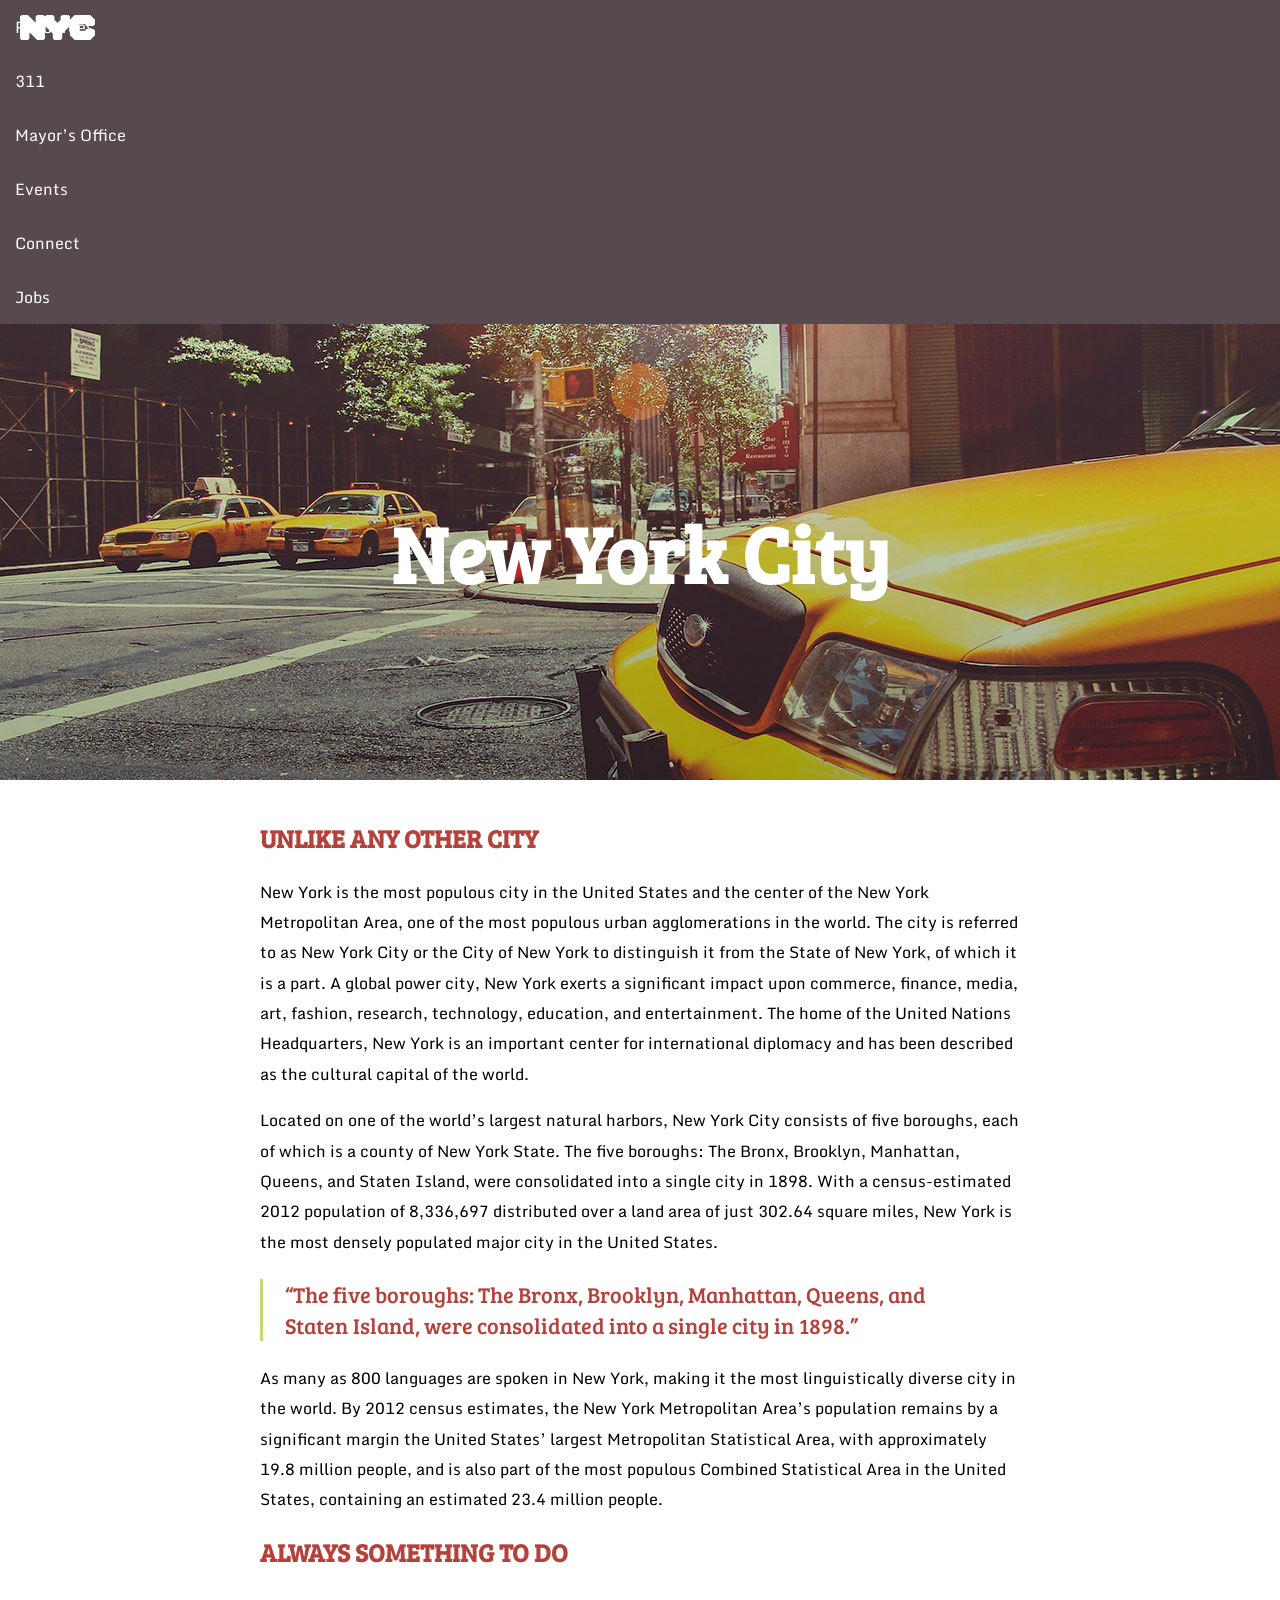
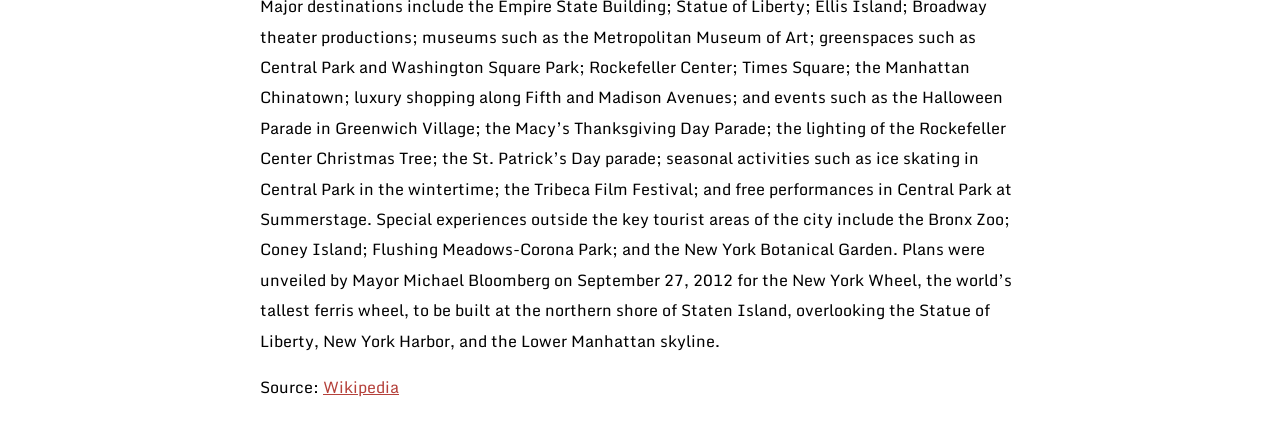
==== Off-Screen Nav/index.html @ 6c6d6a22 "init" ====
<!DOCTYPE html>
<html lang="en">
<head>
	<meta charset="UTF-8">
	<meta name="viewport" content="width=device-width, initial-scale=1.0">
	<title>New York City: A Global Power City</title>
	<link rel="preconnect" href="https://fonts.googleapis.com">
	<link rel="preconnect" href="https://fonts.gstatic.com" crossorigin>
	<link href="https://fonts.googleapis.com/css2?family=Bree+Serif&family=Monda:wght@400..700&display=auto" rel="stylesheet">
	<link rel="stylesheet" href="css/main.css">
</head>
<body>
	<img src="img/nyc-logo.svg" class="nyc-logo" alt="NYC Logo">
	<nav>
		<ul>
			<li><a href="#">Resources</a></li>
			<li><a href="#">311</a></li>
			<li><a href="#">Mayor’s Office</a></li>
			<li><a href="#">Events</a></li>
			<li><a href="#">Connect</a></li>
			<li><a href="#">Jobs</a></li>
		</ul>
	</nav>
	
	<h1>New York City</h1>
	
	<main>
		<h2>Unlike Any Other City</h2>
		
		<p>New York is the most populous city in the United States and the center of the New York Metropolitan Area, one of the most populous urban agglomerations in the world. The city is referred to as New York City or the City of New York to distinguish it from the State of New York, of which it is a part. A global power city, New York exerts a significant impact upon commerce, finance, media, art, fashion, research, technology, education, and entertainment. The home of the United Nations Headquarters, New York is an important center for international diplomacy and has been described as the cultural capital of the world.</p>
		
		<p>Located on one of the world’s largest natural harbors, New York City consists of five boroughs, each of which is a county of New York State. The five boroughs: The Bronx, Brooklyn, Manhattan, Queens, and Staten Island, were consolidated into a single city in 1898. With a census-estimated 2012 population of 8,336,697 distributed over a land area of just 302.64 square miles, New York is the most densely populated major city in the United States.</p>
		
		<p class="pull-quote">“The five boroughs: The Bronx, Brooklyn, Manhattan, Queens, and Staten Island, were consolidated into a single city in 1898.”</p>
		
		<p>As many as 800 languages are spoken in New York, making it the most linguistically diverse city in the world. By 2012 census estimates, the New York Metropolitan Area’s population remains by a significant margin the United States’ largest Metropolitan Statistical Area, with approximately 19.8 million people, and is also part of the most populous Combined Statistical Area in the United States, containing an estimated 23.4 million people.</p>
		
		
		<h2>Always Something to Do</h2>
		
		<p>Major destinations include the Empire State Building; Statue of Liberty; Ellis Island; Broadway theater productions; museums such as the Metropolitan Museum of Art; greenspaces such as Central Park and Washington Square Park; Rockefeller Center; Times Square; the Manhattan Chinatown; luxury shopping along Fifth and Madison Avenues; and events such as the Halloween Parade in Greenwich Village; the Macy’s Thanksgiving Day Parade; the lighting of the Rockefeller Center Christmas Tree; the St. Patrick’s Day parade; seasonal activities such as ice skating in Central Park in the wintertime; the Tribeca Film Festival; and free performances in Central Park at Summerstage. Special experiences outside the key tourist areas of the city include the Bronx Zoo; Coney Island; Flushing Meadows-Corona Park; and the New York Botanical Garden. Plans were unveiled by Mayor Michael Bloomberg on September 27, 2012 for the New York Wheel, the world’s tallest ferris wheel, to be built at the northern shore of Staten Island, overlooking the Statue of Liberty, New York Harbor, and the Lower Manhattan skyline.</p>

		<p>Source: <a href="http://en.wikipedia.org/wiki/New_York_City">Wikipedia</a></p>
	</main>
</body>
</html>
---- Off-Screen Nav/css/main.css ----
*, *::before, *::after {
	box-sizing: border-box;
}
html {
	-moz-text-size-adjust: 100%;
	-webkit-text-size-adjust: 100%;
	text-size-adjust: 100%;
}
body {
	font-family: "Monda", sans-serif;
	line-height: 1.5;
	margin: 0;
}
img, svg {
	max-width: 100%;
	vertical-align: bottom;
}
h1, h2 {
	font-family: "Bree Serif", serif;
}
h1 {
	font-size: 5rem;
	line-height: .9;
	color: #fff;
	background: #483a40 url(../img/cab.jpg) center / cover;
	text-align: center;
	margin: 0;
	padding: 15%;
}
h2 {
	color: #b5413b;
	font-size: 1.5625rem;
	line-height: 1.4;
	text-transform: uppercase;
}
p {
	line-height: 1.9;
}
a {
	color: #b5413b;
}
a:hover {
	color: #fc3a53;
}
main {
	max-width: 50em;
	padding: 20px;
	margin: auto;
}
nav {
	background-color: rgba(72,58,64, .92);
}
nav ul {
	list-style-type: none;
	padding: 0;
	margin: 0;
}
nav li a {
	display: block;
	padding: 15px;
	color: white;
	text-decoration: none;
}
nav li a:hover {
	background-color: rgba(0,0,0, .5);
}
.nyc-logo {
	width: 75px;
	position: absolute;
	top: 15px;
	left: 20px;
}
.pull-quote {
	font-family: "Bree Serif", serif;
	border-left: 3px solid #bedd6e;
	padding-left: 1em;
	color: #b5413b;
	font-size: 22px;
	line-height: 1.4;
	margin-top: 1em;
	margin-bottom: 1em;
}
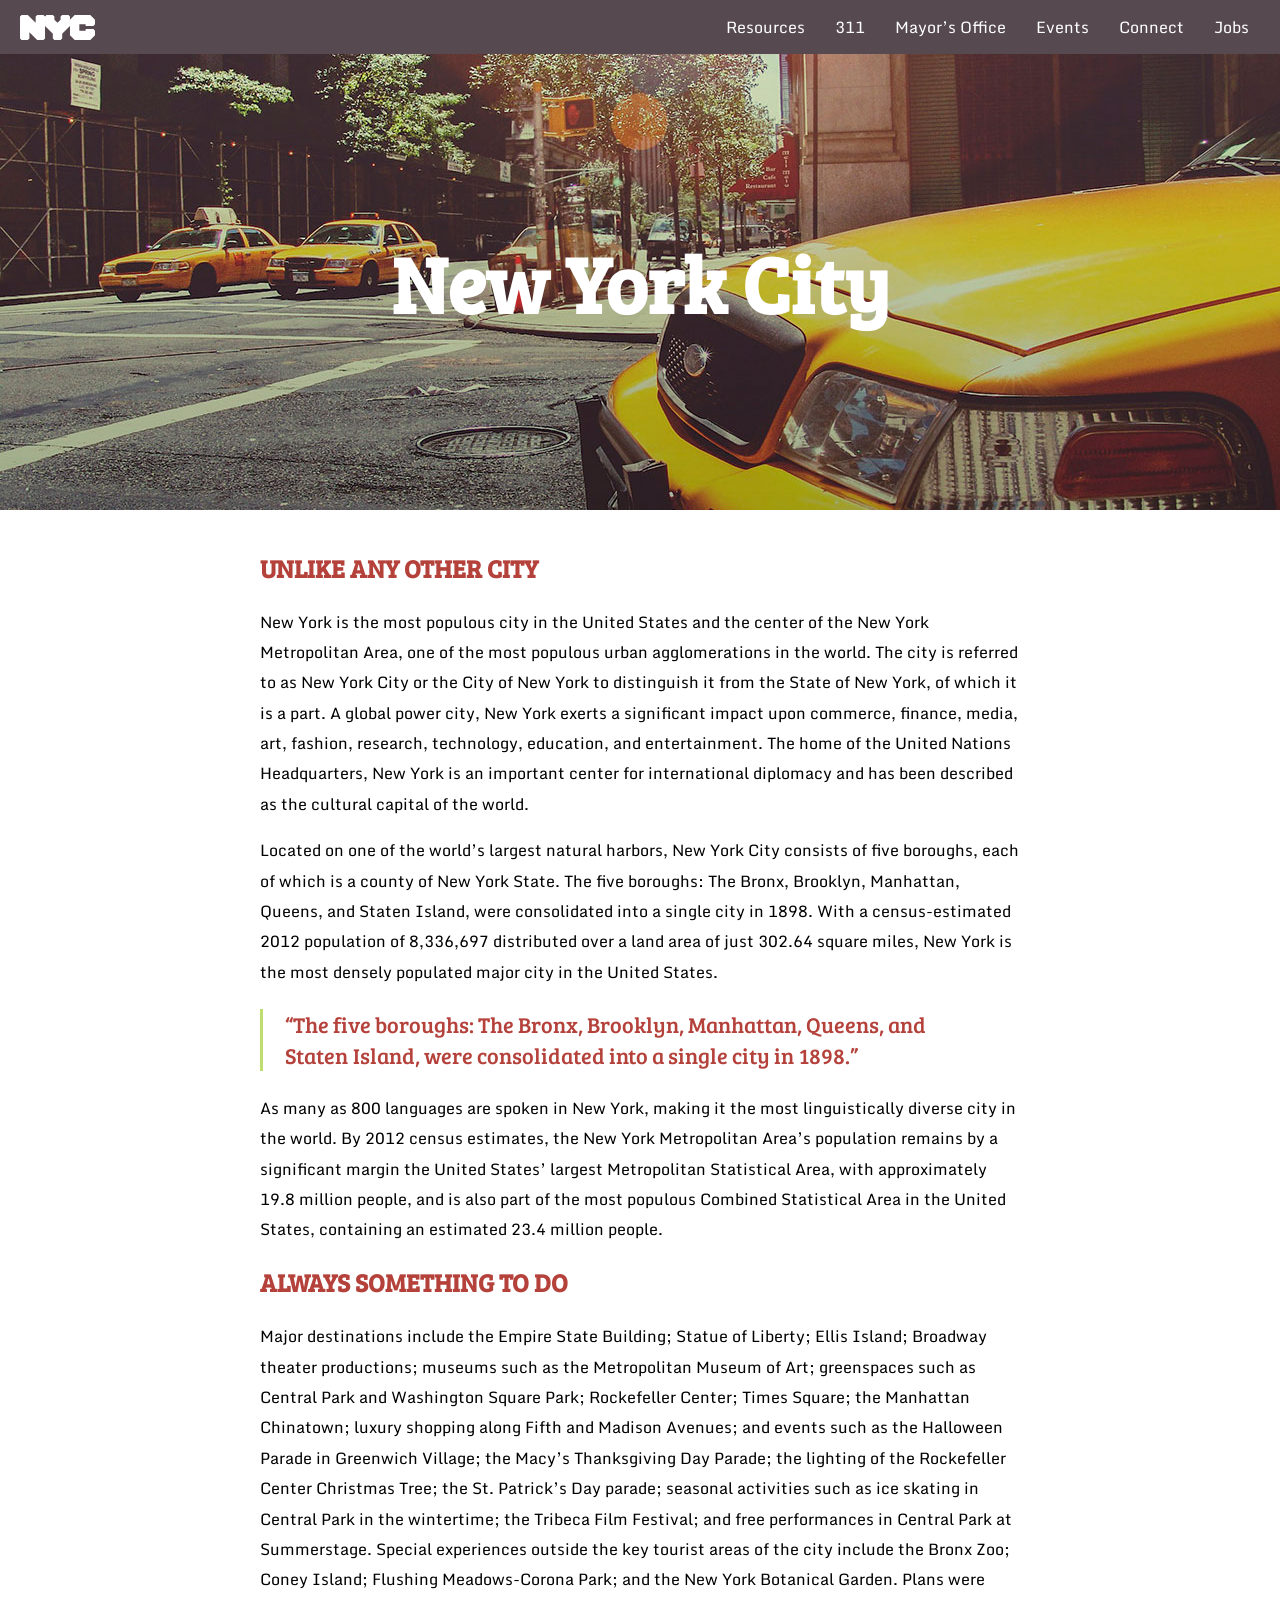
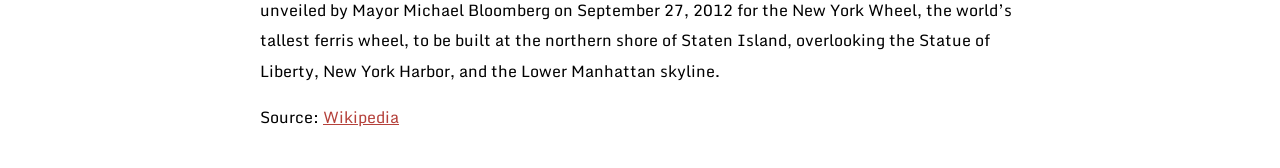
==== commit 4e844d06: "through 6A" ====
--- a/Off-Screen Nav/index.html
+++ b/Off-Screen Nav/index.html
@@ -11,6 +11,23 @@
 </head>
 <body>
 	<img src="img/nyc-logo.svg" class="nyc-logo" alt="NYC Logo">
+
+	<!-- CHECKBOX LABEL -->
+	<label id="hamburger-button" for="navbar-checkbox">
+		<img src="img/menu-icon.svg" alt="Hamburger Button">
+	</label>
+	
+	
+	<!-- CHECKBOX FOR NAVBAR -->
+	<input type="checkbox" id="navbar-checkbox">
+	<!-- END CHECKBOX -->
+	
+	<!-- INVISIBLE MASK FOR THE BG -->
+	<label id="navbar-mask" for="navbar-checkbox">
+		<!-- EMPTINESS -->
+	</label>
+	
+	<!-- <input:checkbox> and <nav> need to be neighbors -->
 	<nav>
 		<ul>
 			<li><a href="#">Resources</a></li>
--- a/Off-Screen Nav/css/main.css
+++ b/Off-Screen Nav/css/main.css
@@ -1,3 +1,62 @@
+/* OUR CSS */
+
+/* hide to the checkbox ALWAYS */
+#navbar-checkbox {
+	display: none;
+}
+
+/* do different styles at 700px or less */
+@media (max-width: 700px) {
+	/* hide fixed navbar on left of screen */
+	nav {
+		position: fixed;
+		width: 12em;
+		height: 100%;
+		left: -12em;
+		transition: left 0.2s;
+	}
+
+	/* anytime I check the checkbox, the nav gets styled */
+	#navbar-checkbox:checked ~ nav {
+		left: 0em;
+	}
+	/* put hamburger button in upper left corner */
+	#hamburger-button {
+		position: absolute;
+		top: 0.5rem;
+		right: 1rem;
+	}
+}
+
+/* do different styles at 701px or more */
+@media (min-width: 701px) {
+	body nav ul {
+		display: flex;
+		justify-content: end;
+		padding-right: 1em;
+	}
+	/* hide button on large screens */
+	#hamburger-button {
+		display: none;
+	}
+}
+
+/* mask shows only when the checkbox is clicked */
+#navbar-mask {
+	display: none;
+	width: 100vw;
+	height: 100vh;
+	position: fixed;
+	top: 0;
+	left: 0;
+}
+
+#navbar-checkbox:checked + #navbar-mask {
+	display: block;
+}
+
+/* PREVIOUS CSS */
+
 *, *::before, *::after {
 	box-sizing: border-box;
 }
